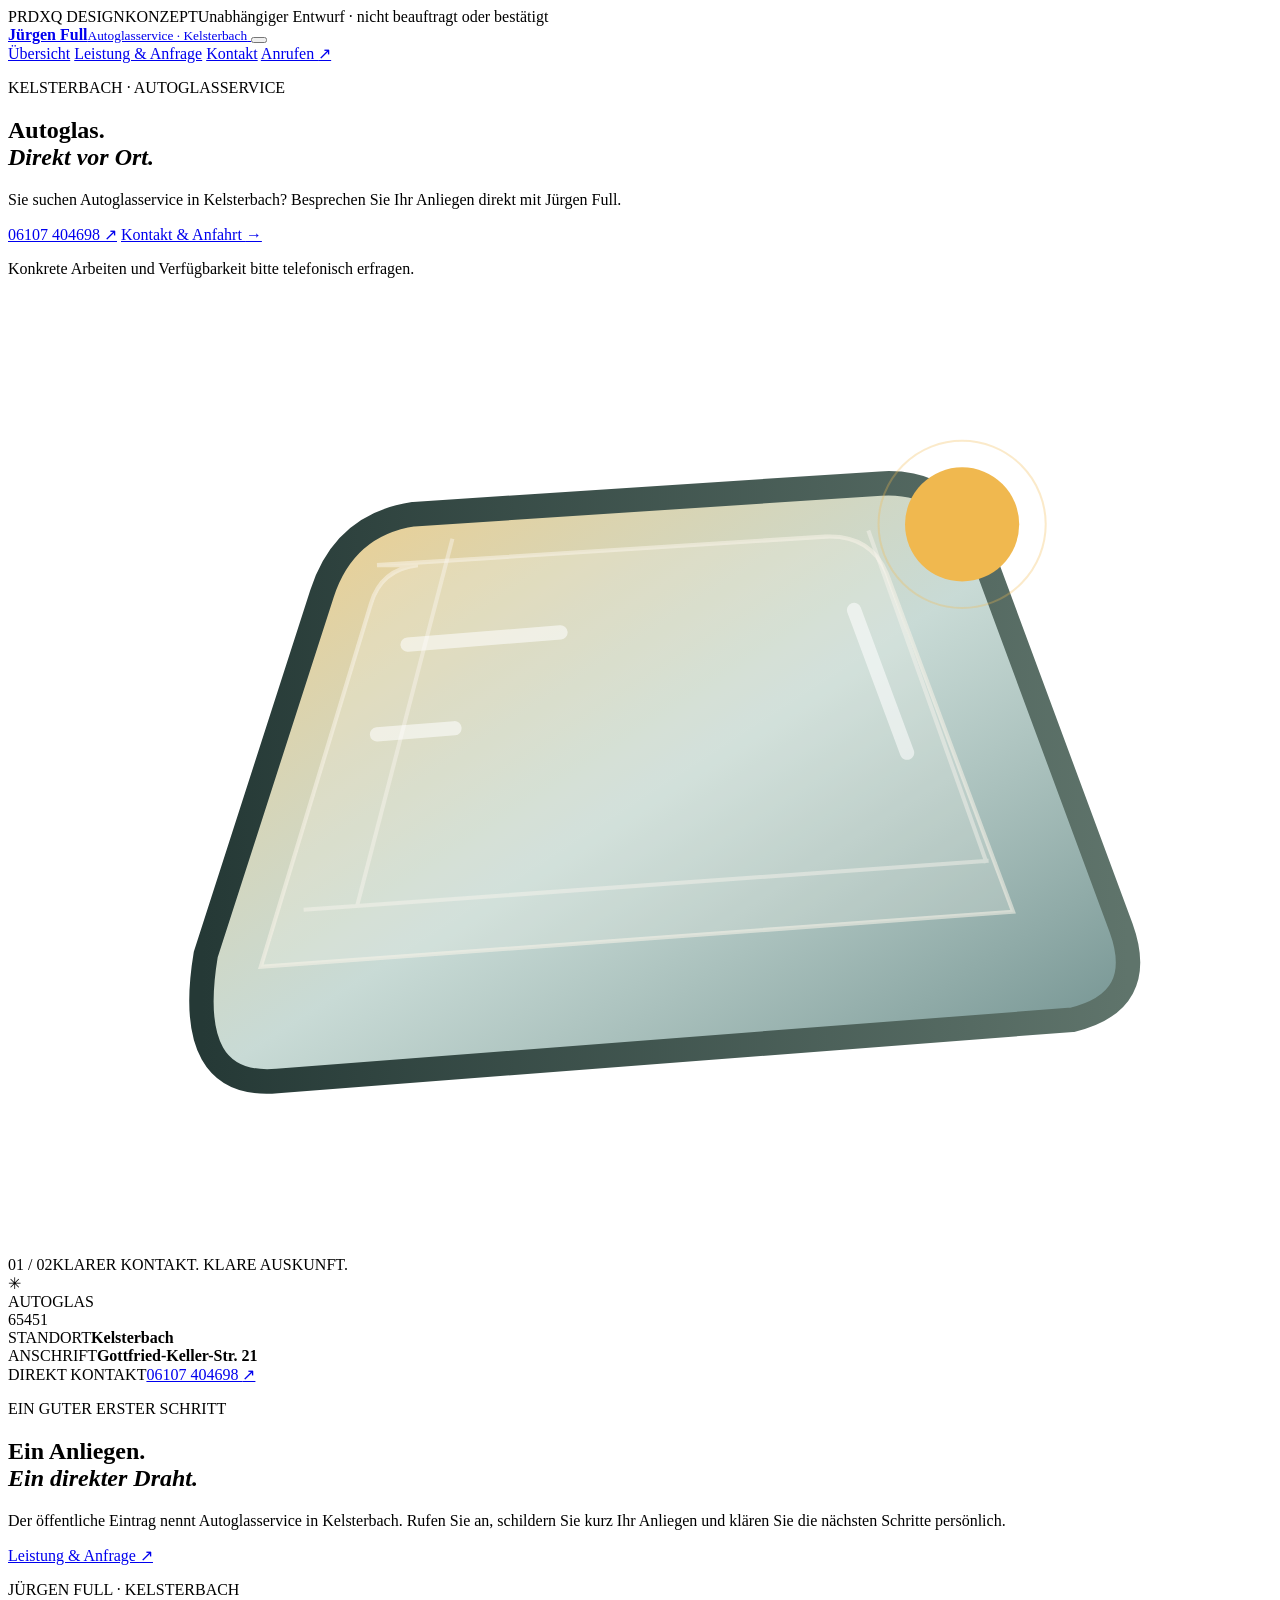
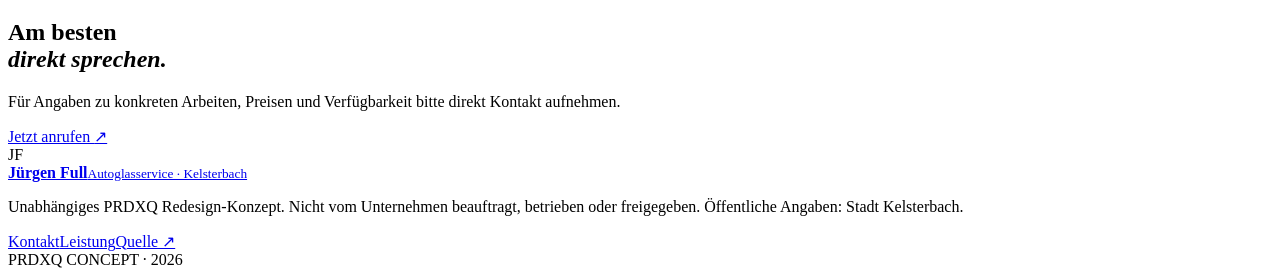
==== index.html @ 2d0e845a "Add index.html" ====
<!doctype html>
<html lang="de">
<head>
  <meta charset="utf-8">
  <meta name="viewport" content="width=device-width, initial-scale=1">
  <meta name="theme-color" content="#f2f0e9">
  <meta name="description" content="Kontakt und Informationen zum Autoglasservice Jürgen Full in Kelsterbach.">
  <title>Autoglasservice Jürgen Full — Kelsterbach</title>
  <link rel="icon" href="favicon.svg" type="image/svg+xml">
  <link rel="stylesheet" href="styles.css">
  <script src="script.js" defer></script>
</head>
<body>
  <div class="concept-note"><span>PRDXQ DESIGNKONZEPT</span><span>Unabhängiger Entwurf · nicht beauftragt oder bestätigt</span></div>
  <header class="site-header">
    <a class="brand" href="index.html" aria-label="Autoglasservice Jürgen Full — Startseite">
      <span class="brand-mark" aria-hidden="true"><i></i><i></i><i></i></span>
      <span class="brand-copy"><strong>Jürgen Full</strong><small>Autoglasservice · Kelsterbach</small></span>
    </a>
    <button class="menu-toggle" type="button" aria-expanded="false" aria-controls="site-nav" aria-label="Menü öffnen"><span></span><span></span></button>
    <nav class="site-nav" id="site-nav" aria-label="Hauptnavigation">
      <a href="index.html" aria-current="page">Übersicht</a>
      <a href="leistungen.html">Leistung & Anfrage</a>
      <a href="kontakt.html">Kontakt</a>
      <a class="nav-call" href="tel:+496107404698">Anrufen <span aria-hidden="true">↗</span></a>
    </nav>
  </header>

  <main>
    <section class="hero">
      <div class="hero-copy">
        <p class="eyebrow"><span class="eyebrow-dot"></span> KELSTERBACH · AUTOGLASSERVICE</p>
        <h1>Autoglas.<br><em>Direkt vor Ort.</em></h1>
        <p class="hero-intro">Sie suchen Autoglasservice in Kelsterbach? Besprechen Sie Ihr Anliegen direkt mit Jürgen Full.</p>
        <div class="hero-actions">
          <a class="button button-dark" href="tel:+496107404698">06107 404698 <span aria-hidden="true">↗</span></a>
          <a class="text-link" href="kontakt.html">Kontakt & Anfahrt <span aria-hidden="true">→</span></a>
        </div>
        <p class="hero-footnote">Konkrete Arbeiten und Verfügbarkeit bitte telefonisch erfragen.</p>
      </div>
      <div class="hero-visual" aria-label="Abstrakte Illustration einer Windschutzscheibe" role="img">
        <div class="visual-orbit orbit-one"></div><div class="visual-orbit orbit-two"></div>
        <svg class="glass-illustration" viewBox="0 0 620 470" role="presentation" aria-hidden="true">
          <defs>
            <linearGradient id="glass" x1="0" y1="0" x2="1" y2="1"><stop offset="0" stop-color="#f6c56a" stop-opacity=".86"/><stop offset=".5" stop-color="#a7c4bc" stop-opacity=".62"/><stop offset="1" stop-color="#416b69" stop-opacity=".78"/></linearGradient>
            <linearGradient id="edge" x1="0" y1="0" x2="1" y2="0"><stop stop-color="#253936"/><stop offset="1" stop-color="#5f746b"/></linearGradient>
          </defs>
          <path d="M97 324 154 147q11-34 45-39l229-15q33-2 48 29l70 189q13 36-24 45l-390 30q-46 4-35-62Z" fill="url(#glass)" stroke="url(#edge)" stroke-width="12" stroke-linejoin="round"/>
          <path d="m181 133 220-14q22-1 30 18l62 166-369 27 54-178q5-17 23-19Z" fill="#f7f5eb" fill-opacity=".22" stroke="#f9f5e9" stroke-opacity=".55" stroke-width="2"/>
          <path d="m145 302 336-24M218 120l-47 181M422 116l58 163" fill="none" stroke="#f8f5ed" stroke-opacity=".46" stroke-width="2"/>
          <path d="m196 172 75-6M181 216l38-3M415 155l26 70" fill="none" stroke="#fff" stroke-opacity=".56" stroke-linecap="round" stroke-width="7"/>
          <circle cx="468" cy="113" r="28" fill="#f0b84f"/><circle cx="468" cy="113" r="41" fill="none" stroke="#f0b84f" stroke-opacity=".3"/>
        </svg>
        <div class="visual-caption"><span>01 / 02</span><span>KLARER KONTAKT. KLARE AUSKUNFT.</span></div>
        <span class="visual-spark" aria-hidden="true">✳</span>
      </div>
      <div class="hero-index" aria-hidden="true">AUTOGLAS<br>65451</div>
    </section>

    <section class="quick-facts" aria-label="Wichtige Informationen">
      <div><span class="fact-label">STANDORT</span><strong>Kelsterbach</strong></div>
      <div><span class="fact-label">ANSCHRIFT</span><strong>Gottfried-Keller-Str. 21</strong></div>
      <div><span class="fact-label">DIREKT KONTAKT</span><a href="tel:+496107404698">06107 404698 <span aria-hidden="true">↗</span></a></div>
    </section>

    <section class="approach section-wrap">
      <div class="section-heading"><p class="eyebrow">EIN GUTER ERSTER SCHRITT</p><h2>Ein Anliegen.<br><em>Ein direkter Draht.</em></h2></div>
      <div class="approach-body"><p>Der öffentliche Eintrag nennt Autoglasservice in Kelsterbach. Rufen Sie an, schildern Sie kurz Ihr Anliegen und klären Sie die nächsten Schritte persönlich.</p><a class="arrow-link" href="leistungen.html">Leistung & Anfrage <span aria-hidden="true">↗</span></a></div>
    </section>

    <section class="contact-band">
      <div><p class="eyebrow">JÜRGEN FULL · KELSTERBACH</p><h2>Am besten<br><em>direkt sprechen.</em></h2></div>
      <div class="contact-band-action"><p>Für Angaben zu konkreten Arbeiten, Preisen und Verfügbarkeit bitte direkt Kontakt aufnehmen.</p><a class="button button-light" href="tel:+496107404698">Jetzt anrufen <span aria-hidden="true">↗</span></a></div>
      <span class="band-mark" aria-hidden="true">JF</span>
    </section>
  </main>

  <footer class="site-footer">
    <a class="brand brand-footer" href="index.html"><span class="brand-mark" aria-hidden="true"><i></i><i></i><i></i></span><span class="brand-copy"><strong>Jürgen Full</strong><small>Autoglasservice · Kelsterbach</small></span></a>
    <p>Unabhängiges PRDXQ Redesign-Konzept. Nicht vom Unternehmen beauftragt, betrieben oder freigegeben. Öffentliche Angaben: Stadt Kelsterbach.</p>
    <div class="footer-links"><a href="kontakt.html">Kontakt</a><a href="leistungen.html">Leistung</a><a href="https://kelsterbach.de/Wirtschaft-Gewerbe/Branchen-und-Firmen/" target="_blank" rel="noreferrer">Quelle ↗</a></div>
    <span class="copyright">PRDXQ CONCEPT · 2026</span>
  </footer>
</body>
</html>
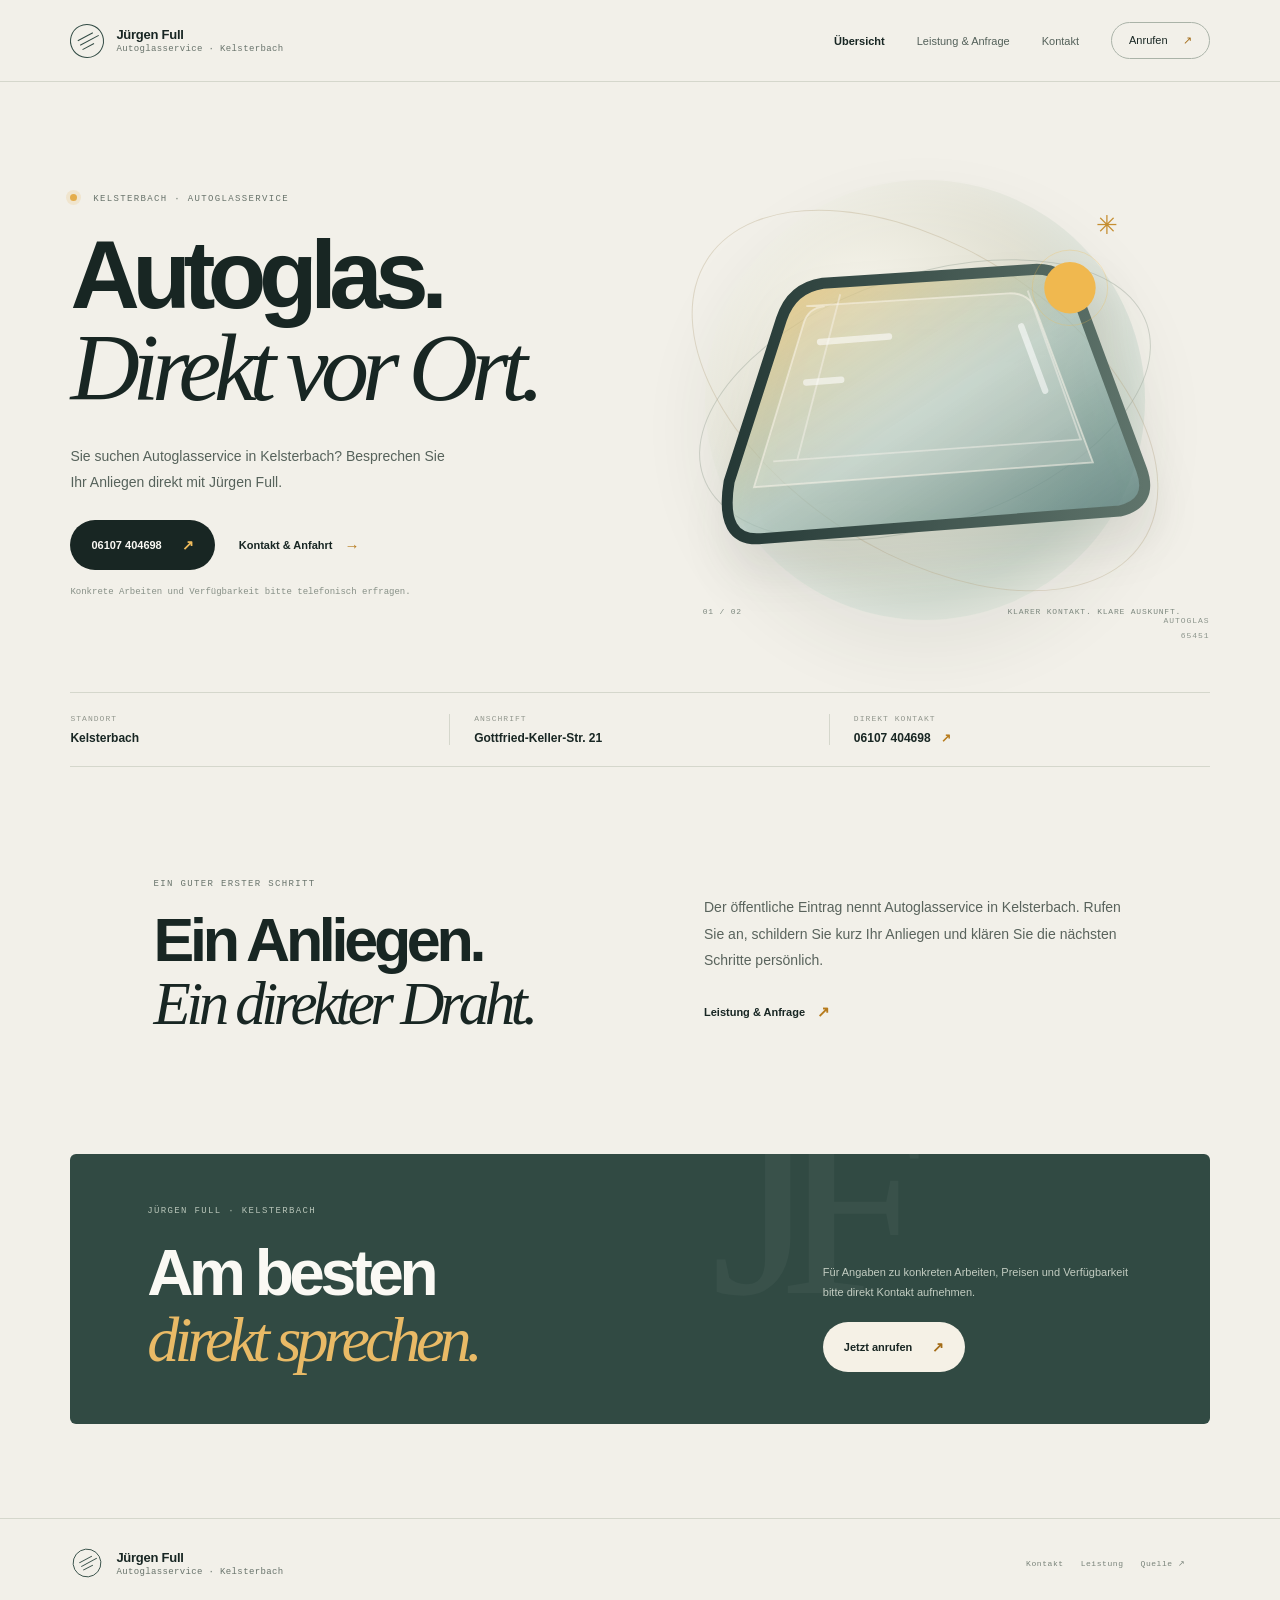
==== commit c2ce34cc: "Remove visible concept labels for client presentation" ====
--- a/index.html
+++ b/index.html
@@ -11,7 +11,7 @@
   <script src="script.js" defer></script>
 </head>
 <body>
-  <div class="concept-note"><span>PRDXQ DESIGNKONZEPT</span><span>Unabhängiger Entwurf · nicht beauftragt oder bestätigt</span></div>
+  
   <header class="site-header">
     <a class="brand" href="index.html" aria-label="Autoglasservice Jürgen Full — Startseite">
       <span class="brand-mark" aria-hidden="true"><i></i><i></i><i></i></span>
@@ -77,9 +77,9 @@
 
   <footer class="site-footer">
     <a class="brand brand-footer" href="index.html"><span class="brand-mark" aria-hidden="true"><i></i><i></i><i></i></span><span class="brand-copy"><strong>Jürgen Full</strong><small>Autoglasservice · Kelsterbach</small></span></a>
-    <p>Unabhängiges PRDXQ Redesign-Konzept. Nicht vom Unternehmen beauftragt, betrieben oder freigegeben. Öffentliche Angaben: Stadt Kelsterbach.</p>
+    <p></p>
     <div class="footer-links"><a href="kontakt.html">Kontakt</a><a href="leistungen.html">Leistung</a><a href="https://kelsterbach.de/Wirtschaft-Gewerbe/Branchen-und-Firmen/" target="_blank" rel="noreferrer">Quelle ↗</a></div>
-    <span class="copyright">PRDXQ CONCEPT · 2026</span>
+    <span class="copyright"></span>
   </footer>
 </body>
 </html>
--- a/styles.css
+++ b/styles.css
@@ -0,0 +1,12 @@
+:root{--ink:#182623;--muted:#68736b;--paper:#f2f0e9;--card:#e7e6dc;--line:#d5d7cc;--green:#314a43;--amber:#e4ad4b;--white:#faf9f4;--mono:'SFMono-Regular',Consolas,'Liberation Mono',monospace;--sans:Inter,'Segoe UI',Arial,sans-serif;--serif:Georgia,'Times New Roman',serif}
+*{box-sizing:border-box}html{scroll-behavior:smooth}body{margin:0;background:var(--paper);color:var(--ink);font-family:var(--sans);-webkit-font-smoothing:antialiased}a{color:inherit;text-decoration:none}button,a{-webkit-tap-highlight-color:transparent}a:focus-visible,button:focus-visible{outline:3px solid #c78b25;outline-offset:4px}.concept-note{height:30px;background:var(--ink);color:#e8e6dc;display:flex;align-items:center;justify-content:space-between;padding:0 5.5vw;font:9px var(--mono);letter-spacing:.12em}.concept-note span:first-child{color:#f0bd62}.site-header{height:82px;padding:0 5.5vw;display:flex;align-items:center;justify-content:space-between;border-bottom:1px solid var(--line);position:relative;z-index:5;background:rgba(242,240,233,.9);backdrop-filter:blur(16px)}.brand{display:flex;gap:12px;align-items:center}.brand-mark{width:34px;height:34px;position:relative;border:1px solid var(--green);border-radius:50%;display:grid;place-items:center;transform:rotate(-28deg)}.brand-mark i{position:absolute;width:17px;height:1px;background:var(--green);left:8px}.brand-mark i:nth-child(1){top:11px}.brand-mark i:nth-child(2){top:16px;width:21px}.brand-mark i:nth-child(3){top:21px;width:13px}.brand-copy{display:grid;gap:2px}.brand-copy strong{font-size:13px;letter-spacing:-.02em}.brand-copy small{font:9px var(--mono);letter-spacing:.04em;color:var(--muted)}.site-nav{display:flex;align-items:center;gap:32px}.site-nav>a{font-size:11px;color:#536059;transition:color .2s}.site-nav>a:hover,.site-nav>a[aria-current=page]{color:var(--ink)}.site-nav>a[aria-current=page]{font-weight:700}.site-nav .nav-call{border:1px solid #aab3a8;border-radius:99px;padding:11px 17px;color:var(--ink)}.nav-call span{margin-left:12px;color:#a36c18}.menu-toggle{display:none}
+.hero{min-height:610px;padding:74px 5.5vw 48px;position:relative;display:grid;grid-template-columns:1fr 1fr;align-items:center;overflow:hidden}.hero-copy{position:relative;z-index:2;max-width:570px}.eyebrow{font:9px var(--mono);letter-spacing:.15em;color:#68736b;margin:0 0 25px}.eyebrow-dot{display:inline-block;width:7px;height:7px;margin-right:9px;border-radius:50%;background:var(--amber);box-shadow:0 0 0 4px #e4ad4b2b}.hero h1,.inner-hero h1{font-size:clamp(56px,7.5vw,104px);line-height:.96;letter-spacing:-.078em;font-weight:600;margin:0;color:var(--ink)}h1 em,h2 em{font-family:var(--serif);font-weight:400;letter-spacing:-.075em}.hero-intro{max-width:390px;font-size:14px;line-height:1.85;color:#56625b;margin:30px 0 24px}.hero-actions{display:flex;align-items:center;gap:24px;flex-wrap:wrap}.button{min-height:50px;border-radius:99px;padding:0 21px;display:inline-flex;align-items:center;justify-content:center;gap:20px;font-size:11px;font-weight:700;transition:transform .2s,background .2s}.button:hover{transform:translateY(-2px)}.button-dark{background:var(--ink);color:var(--white)}.button-dark:hover{background:#2b4039}.button span{font-size:14px;color:#efbb5c}.text-link,.arrow-link{font-size:11px;font-weight:700;display:inline-flex;gap:12px;align-items:center}.text-link span,.arrow-link span{color:#b77b1c;font-size:15px}.hero-footnote{font:9px var(--mono);color:#879087;margin-top:17px}.hero-visual{height:440px;position:relative;display:grid;place-items:center}.hero-visual:before{content:"";position:absolute;width:min(38vw,440px);aspect-ratio:1;border-radius:50%;background:radial-gradient(circle at 35% 35%,#fbf9f1 0,#e1e0d2 44%,#cad4c8 68%,#dad8c8 100%);box-shadow:inset 0 0 60px #fff8,0 30px 70px #29382d12}.glass-illustration{position:relative;width:min(100%,590px);z-index:1;filter:drop-shadow(6px 28px 22px #2b39301c);animation:float 7s ease-in-out infinite}.visual-orbit{position:absolute;border:1px solid #9ea99d77;border-radius:50%;width:470px;height:250px;transform:rotate(-19deg)}.orbit-two{width:520px;height:305px;transform:rotate(33deg);border-color:#bbad8d66}.visual-caption{position:absolute;bottom:4px;left:11%;right:5%;display:flex;justify-content:space-between;font:8px var(--mono);letter-spacing:.1em;color:#7d887f}.visual-spark{position:absolute;top:30px;right:16%;font-size:26px;color:#c58e31}.hero-index{position:absolute;right:5.5vw;bottom:49px;font:8px/1.8 var(--mono);letter-spacing:.12em;text-align:right;color:#8c958c}
+.quick-facts{margin:0 5.5vw;border-top:1px solid var(--line);border-bottom:1px solid var(--line);display:grid;grid-template-columns:repeat(3,1fr);padding:21px 0}.quick-facts>div{display:grid;gap:8px;padding:0 24px;border-right:1px solid var(--line)}.quick-facts>div:first-child{padding-left:0}.quick-facts>div:last-child{border:0}.fact-label{font:8px var(--mono);letter-spacing:.13em;color:#92978e}.quick-facts strong,.quick-facts a{font-size:12px;font-weight:600}.quick-facts a span{color:#b77b1c;margin-left:7px}.section-wrap{padding:112px 12vw 118px;display:grid;grid-template-columns:1fr 1fr;gap:10vw;align-items:center}.section-heading .eyebrow{margin-bottom:20px}.section-heading h2,.contact-band h2,.inline-cta h2{font-size:clamp(38px,5vw,61px);letter-spacing:-.07em;line-height:1.03;font-weight:600;margin:0}.approach-body p{font-size:14px;line-height:1.9;color:#59635c;max-width:430px;margin:0 0 28px}.contact-band{margin:0 5.5vw 94px;background:var(--green);color:var(--white);border-radius:6px;padding:52px 6vw;display:flex;align-items:flex-end;justify-content:space-between;position:relative;overflow:hidden;min-height:260px}.contact-band .eyebrow{color:#b7c4b8}.contact-band h2{font-size:clamp(40px,5vw,64px)}.contact-band h2 em{color:#e9ba66}.contact-band-action{max-width:310px;position:relative;z-index:1}.contact-band-action p{font-size:11px;line-height:1.8;color:#c2ccc1;margin:0 0 20px}.button-light{background:#f5f1e6;color:var(--ink)}.button-light span{color:#a36c18}.band-mark{position:absolute;right:28%;top:-74px;font:270px/.9 var(--serif);color:#ffffff0a;letter-spacing:-.14em}
+.site-footer{border-top:1px solid var(--line);padding:27px 5.5vw 22px;display:grid;grid-template-columns:1.1fr 1.4fr 1fr auto;gap:24px;align-items:center}.brand-footer .brand-mark{transform:rotate(-28deg) scale(.84)}.site-footer>p{font-size:9px;line-height:1.7;color:#7b847b;max-width:340px;margin:0}.footer-links{display:flex;gap:17px;justify-content:flex-end}.footer-links a,.copyright{font:8px var(--mono);letter-spacing:.07em;color:#788279}.copyright{white-space:nowrap}
+.inner-page{padding:0 5.5vw 75px}.inner-hero{min-height:390px;position:relative;padding:88px 7vw 65px;border-bottom:1px solid var(--line);overflow:hidden}.inner-hero .eyebrow{margin-bottom:24px}.inner-hero h1{font-size:clamp(50px,7vw,88px)}.inner-hero>p:not(.eyebrow){font-size:13px;line-height:1.85;color:#606a62;max-width:525px;margin:24px 0}.inner-hero .button{margin-top:5px}.inner-hero-stamp{position:absolute;right:9%;top:105px;width:130px;height:130px;border:1px solid #a9b2a6;border-radius:50%;display:grid;place-content:center;text-align:center;font:8px/1.8 var(--mono);letter-spacing:.15em;color:#738076;transform:rotate(12deg)}.service-panel{display:grid;grid-template-columns:70px 1fr 58px;gap:25px;align-items:start;padding:56px 7vw 60px;border-bottom:1px solid var(--line)}.service-number{font:11px var(--mono);color:#b17d2d;padding-top:4px}.service-panel .eyebrow{margin:0 0 15px}.service-panel h2{font-size:37px;letter-spacing:-.05em;margin:0 0 14px}.service-panel p:not(.eyebrow){max-width:650px;color:#68736b;line-height:1.85;font-size:12px;margin:0}.round-arrow{width:48px;height:48px;border:1px solid #a5afa5;border-radius:50%;display:grid;place-items:center;font-size:18px;transition:all .2s}.round-arrow:hover{background:var(--ink);color:var(--white);border-color:var(--ink)}.steps-section{padding:65px 7vw 78px}.steps-section>.eyebrow{margin-bottom:28px}.steps-grid{display:grid;grid-template-columns:repeat(3,1fr);border-top:1px solid var(--line)}.steps-grid article{padding:22px 25px 8px 0;border-right:1px solid var(--line);min-height:150px}.steps-grid article+article{padding-left:25px}.steps-grid article:last-child{border:0}.steps-grid article>span,.detail-index{font:8px var(--mono);letter-spacing:.12em;color:#a57a35}.steps-grid h3{font-size:15px;margin:17px 0 8px}.steps-grid p{font-size:10px;line-height:1.7;color:#768077;margin:0;max-width:230px}.inline-cta{border-top:1px solid var(--line);border-bottom:1px solid var(--line);padding:29px 7vw;display:flex;align-items:center;justify-content:space-between}.inline-cta .eyebrow{margin:0 0 7px}.inline-cta h2{font:600 24px var(--mono);letter-spacing:-.06em}.source-note{font:9px/1.8 var(--mono);color:#899187;max-width:850px;margin:28px 7vw 0}.source-note a{color:#455d51;text-decoration:underline;text-underline-offset:2px}
+.contact-page .inner-hero{min-height:345px}.contact-page .inner-hero>p:not(.eyebrow){max-width:480px}.contact-layout{padding:55px 7vw 35px;display:grid;grid-template-columns:1.1fr .9fr;gap:8vw}.contact-detail{padding:0 0 25px;margin-bottom:24px;border-bottom:1px solid var(--line);display:grid;gap:12px}.contact-detail>a:first-of-type,.contact-detail address{font-style:normal;font-size:clamp(17px,2vw,24px);font-weight:600;letter-spacing:-.04em}.contact-detail>a:first-of-type span{font-size:14px;color:#af7d2f;margin-left:5px}.contact-detail small{font:9px var(--mono);color:#899187}.contact-detail .secondary-contact{font:10px var(--mono);color:#68736b}.hours-note{font-size:10px;line-height:1.7;color:#879087;margin:5px 0}.location-card{align-self:start;border:1px solid #d4d8cd;border-radius:4px;overflow:hidden;background:#e8e8dd}.location-art{height:245px;position:relative;overflow:hidden;background:radial-gradient(ellipse at 30% 40%,#dbe1d2 0,transparent 50%),linear-gradient(140deg,#e6e3d7,#cbd7c9)}.location-art:before,.location-art:after{content:"";position:absolute;width:150%;height:1px;background:#9aaa9666;top:45%;left:-20%;transform:rotate(-26deg)}.location-art:after{transform:rotate(36deg);top:61%}.map-ring{position:absolute;border:1px solid #91a3977a;border-radius:50%;width:240px;height:240px;left:25%;top:1%}.ring-b{width:165px;height:165px;left:34%;top:16%;border-color:#ad997476}.map-line{position:absolute;width:120%;height:9px;background:#f4f1e8aa;top:50%;left:-8%;transform:rotate(-26deg)}.line-b{width:110%;height:5px;top:36%;transform:rotate(36deg);background:#a8b8a47a}.map-pin{position:absolute;top:46%;left:56%;font-size:21px;color:#c0882e;text-shadow:0 2px 4px #394a3829}.map-label{position:absolute;left:17px;top:18px;font:8px var(--mono);letter-spacing:.18em;color:#65756a}.map-coord{position:absolute;right:17px;bottom:17px;font:8px/1.8 var(--mono);color:#65756a;text-align:right}.location-card-copy{padding:26px 28px 28px}.location-card-copy .eyebrow{margin:0 0 12px}.location-card-copy h2{font-size:16px;letter-spacing:-.04em;margin:0 0 5px}.location-card-copy>p:not(.eyebrow){font:10px var(--mono);color:#758076;margin:0 0 18px}.location-card-copy .arrow-link{border-top:1px solid #d3d8ce;padding-top:16px;width:100%;justify-content:space-between}.contact-page .source-note{margin-top:18px}
+@keyframes float{0%,100%{transform:translateY(0) rotate(-1deg)}50%{transform:translateY(-9px) rotate(1deg)}}
+@media(max-width:900px){.site-header{padding:0 4vw}.hero{padding-left:5vw;padding-right:5vw;min-height:555px}.hero-visual{height:380px}.visual-orbit{width:370px;height:220px}.quick-facts{margin:0 5vw}.section-wrap{padding:90px 8vw;gap:7vw}.site-footer{grid-template-columns:1fr 1.4fr;row-gap:20px}.footer-links{justify-content:flex-start}.copyright{justify-self:end}.inner-page{padding-left:4vw;padding-right:4vw}.inner-hero{padding-left:5vw}.service-panel,.steps-section,.contact-layout{padding-left:5vw;padding-right:5vw}}
+@media(max-width:650px){.concept-note{height:auto;min-height:34px;padding:7px 5vw;gap:12px;font-size:7px}.concept-note span:last-child{text-align:right}.site-header{height:72px;padding:0 5vw}.menu-toggle{display:grid;gap:5px;border:1px solid #aab3a8;background:transparent;border-radius:50%;width:40px;height:40px;place-content:center;cursor:pointer}.menu-toggle span{width:14px;height:1px;background:var(--ink);transition:transform .2s}.menu-toggle[aria-expanded=true] span:first-child{transform:translateY(3px) rotate(45deg)}.menu-toggle[aria-expanded=true] span:last-child{transform:translateY(-3px) rotate(-45deg)}.site-nav{display:none;position:absolute;top:71px;left:0;right:0;background:rgba(242,240,233,.97);padding:16px 5vw 24px;border-bottom:1px solid var(--line);backdrop-filter:blur(16px);align-items:stretch;gap:0}.site-nav.is-open{display:grid}.site-nav>a{padding:14px 0;border-bottom:1px solid #dce0d6;font-size:12px}.site-nav .nav-call{margin-top:12px;padding:13px 16px;border:1px solid #aab3a8;border-radius:99px;text-align:center}.hero{display:flex;flex-direction:column;align-items:stretch;padding:62px 6vw 36px;min-height:unset}.hero h1{font-size:clamp(56px,15vw,82px)}.hero-intro{font-size:13px;margin-top:23px;max-width:340px}.hero-visual{height:310px;margin:13px -3vw 0}.hero-visual:before{width:74vw}.glass-illustration{width:110%}.visual-orbit{width:87vw;height:50vw}.orbit-two{width:94vw;height:56vw}.visual-caption{left:8%;right:5%;bottom:3px;font-size:7px}.visual-spark{right:10%;top:8px}.hero-index{right:7vw;bottom:42px;font-size:7px}.hero-actions{gap:18px}.button{min-height:48px}.quick-facts{margin:0 6vw;padding:16px 0;grid-template-columns:1fr;gap:0}.quick-facts>div,.quick-facts>div:first-child{padding:13px 0;border-right:0;border-bottom:1px solid var(--line);grid-template-columns:1fr 1.5fr;align-items:center}.quick-facts>div:last-child{border-bottom:0}.section-wrap{padding:72px 7vw;grid-template-columns:1fr;gap:22px}.section-heading h2,.contact-band h2{font-size:48px}.approach-body p{font-size:12px}.contact-band{margin:0 5vw 65px;padding:33px 7vw;display:block;min-height:unset}.contact-band-action{margin-top:24px}.band-mark{right:7%;top:-36px;font-size:195px}.site-footer{padding:25px 6vw 18px;grid-template-columns:1fr;gap:17px}.site-footer>p{max-width:400px}.footer-links{gap:20px}.copyright{justify-self:start}.inner-page{padding:0 5vw 58px}.inner-hero,.contact-page .inner-hero{min-height:unset;padding:65px 3vw 48px}.inner-hero h1{font-size:clamp(49px,13vw,70px)}.inner-hero>p:not(.eyebrow){font-size:12px;max-width:410px}.inner-hero-stamp{right:0;top:30px;width:78px;height:78px;font-size:6px;opacity:.72}.service-panel{grid-template-columns:35px 1fr 43px;gap:10px;padding:38px 3vw}.service-panel h2{font-size:30px}.service-panel p:not(.eyebrow){font-size:11px}.round-arrow{width:38px;height:38px}.steps-section{padding:48px 3vw 55px}.steps-grid{grid-template-columns:1fr}.steps-grid article,.steps-grid article+article{min-height:unset;padding:17px 0;border-right:0;border-bottom:1px solid var(--line)}.steps-grid article:last-child{border-bottom:0}.steps-grid h3{margin:9px 0 5px}.steps-grid p{max-width:none}.inline-cta{padding:22px 3vw}.inline-cta h2{font-size:17px}.inline-cta .button{min-height:43px;padding:0 15px;gap:12px;font-size:10px}.source-note{margin:23px 3vw 0;font-size:8px}.contact-layout{padding:38px 3vw 18px;grid-template-columns:1fr;gap:30px}.contact-detail{padding-bottom:19px;margin-bottom:18px}.contact-detail>a:first-of-type,.contact-detail address{font-size:20px}.location-art{height:210px}.location-card-copy{padding:22px}.hours-note{font-size:9px}}
+@media(prefers-reduced-motion:reduce){html{scroll-behavior:auto}*,*::before,*::after{animation-duration:.01ms!important;animation-iteration-count:1!important;transition-duration:.01ms!important}}
+
